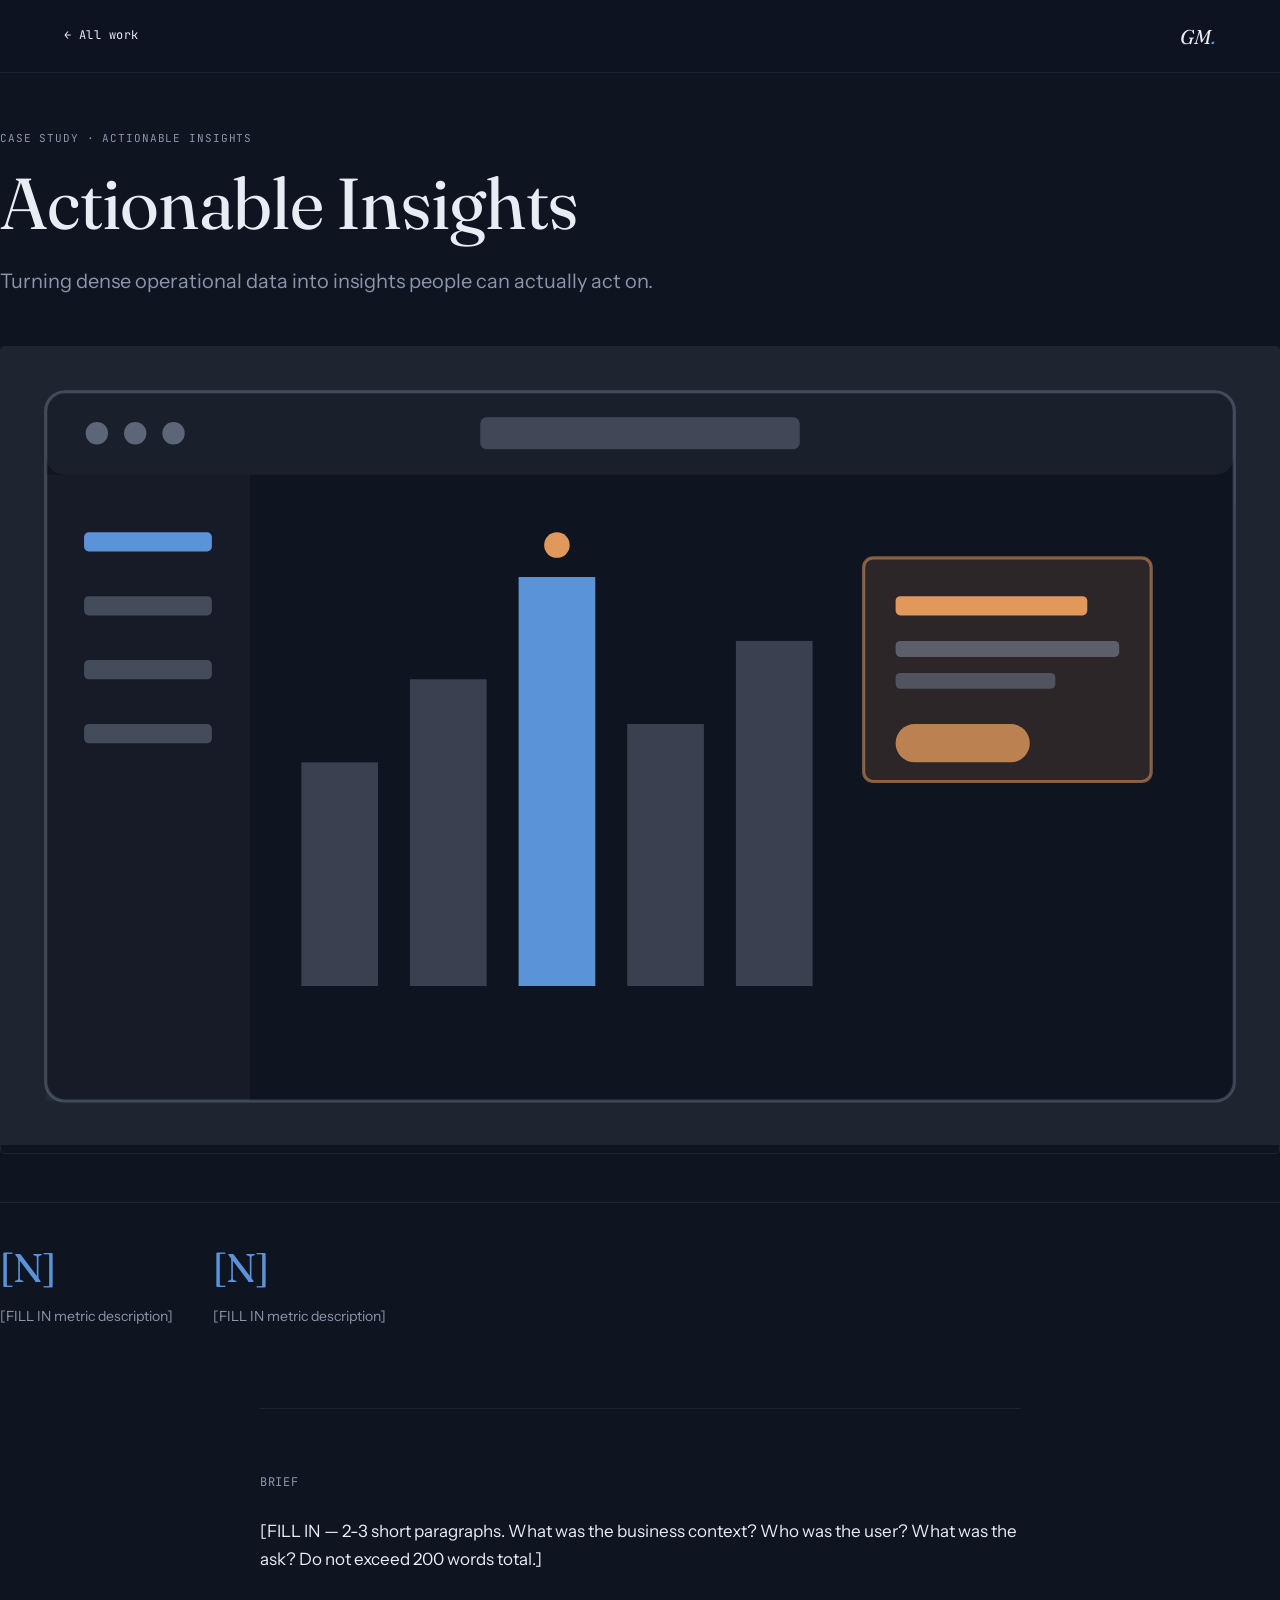
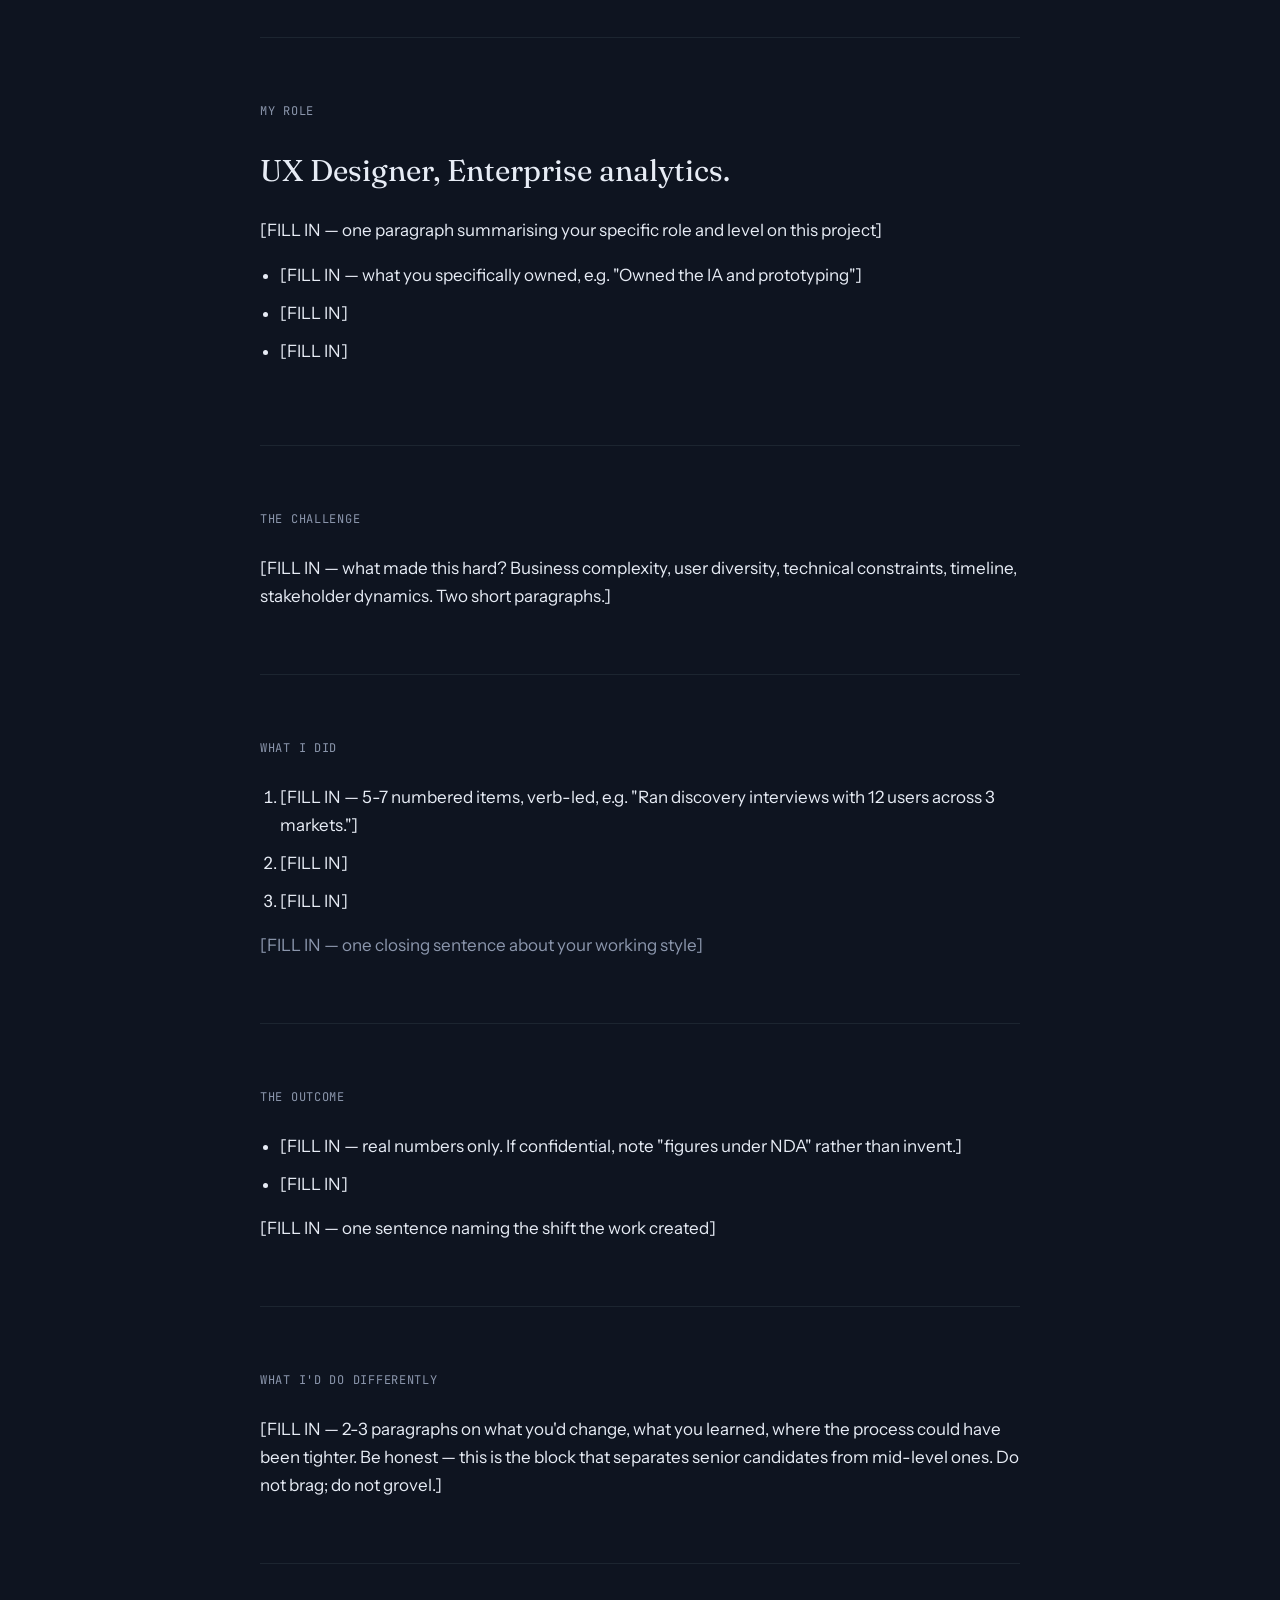
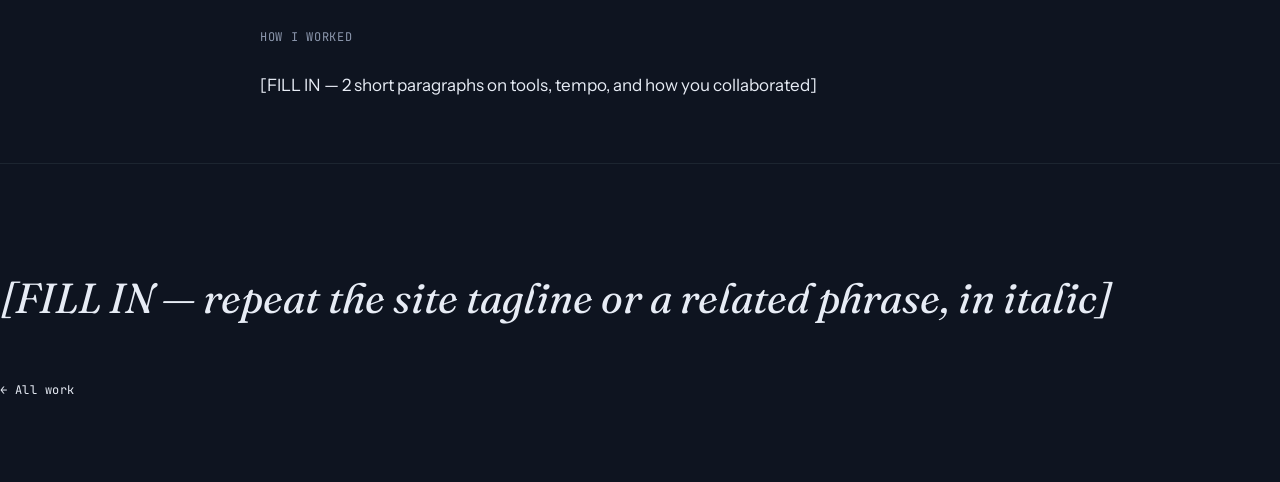
==== work/actionable-insights.html @ 3f0d262a "Adding assets and other folders" ====
<!DOCTYPE html>
<html lang="en">
<head>
<meta charset="UTF-8">
<meta name="viewport" content="width=device-width, initial-scale=1.0">
<title>Actionable Insights — Case study · Gyaneshwar Mule</title>
<link rel="preconnect" href="https://fonts.googleapis.com">
<link rel="preconnect" href="https://fonts.gstatic.com" crossorigin>
<link href="https://fonts.googleapis.com/css2?family=Fraunces:ital,opsz,wght@0,9..144,300..600;1,9..144,300..600&family=Instrument+Sans:wght@400;500&family=JetBrains+Mono:wght@400;500&display=swap" rel="stylesheet">
<link rel="stylesheet" href="../styles.css">
</head>
<body>

<nav class="site-nav scrolled">
  <div class="wrap">
    <a class="case-back" href="../index.html#work">← All work</a>
    <a href="../index.html" class="monogram">GM<span class="dot">.</span></a>
  </div>
</nav>

<header class="wrap case-hero">
  <div class="case-label label">Case study · Actionable Insights</div>
  <h1 class="case-h1">Actionable Insights</h1>
  <p class="case-deck">Turning dense operational data into insights people can actually act on.</p>

  <div class="case-hero-visual" style="margin-bottom: 48px; border-radius: 4px; overflow: hidden; border: 1px solid var(--stone);"><svg viewBox="0 0 400 250" xmlns="http://www.w3.org/2000/svg" role="img" aria-label="Abstract wireframe of an analytics dashboard with a highlighted insight card">
<rect x="0" y="0" width="400" height="250" fill="var(--stone)"/>
<rect x="14" y="14" width="372" height="222" rx="6" fill="var(--cream)" stroke="var(--fog)" stroke-opacity="0.35" stroke-width="1"/>
<rect x="14" y="14" width="372" height="26" rx="6" fill="var(--ink)" fill-opacity="0.05"/>
<circle cx="30" cy="27" r="3.5" fill="var(--fog)" fill-opacity="0.6"/>
<circle cx="42" cy="27" r="3.5" fill="var(--fog)" fill-opacity="0.6"/>
<circle cx="54" cy="27" r="3.5" fill="var(--fog)" fill-opacity="0.6"/>
<rect x="150" y="22" width="100" height="10" rx="2" fill="var(--fog)" fill-opacity="0.35"/>
<rect x="14" y="40" width="64" height="196" fill="var(--ink)" fill-opacity="0.03"/>
<rect x="26" y="58" width="40" height="6" rx="1.5" fill="var(--sage)"/>
<rect x="26" y="78" width="40" height="6" rx="1.5" fill="var(--fog)" fill-opacity="0.4"/>
<rect x="26" y="98" width="40" height="6" rx="1.5" fill="var(--fog)" fill-opacity="0.4"/>
<rect x="26" y="118" width="40" height="6" rx="1.5" fill="var(--fog)" fill-opacity="0.4"/>

<rect x="94" y="130" width="24" height="70" fill="var(--fog)" fill-opacity="0.35"/>
<rect x="128" y="104" width="24" height="96" fill="var(--fog)" fill-opacity="0.35"/>
<rect x="162" y="72" width="24" height="128" fill="var(--sage)"/>
<rect x="196" y="118" width="24" height="82" fill="var(--fog)" fill-opacity="0.35"/>
<rect x="230" y="92" width="24" height="108" fill="var(--fog)" fill-opacity="0.35"/>
<circle cx="174" cy="62" r="4" fill="var(--clay)"/>
<rect x="270" y="66" width="90" height="70" rx="3" fill="var(--clay)" fill-opacity="0.14" stroke="var(--clay)" stroke-opacity="0.55"/>
<rect x="280" y="78" width="60" height="6" rx="1.5" fill="var(--clay)"/>
<rect x="280" y="92" width="70" height="5" rx="1.5" fill="var(--fog)" fill-opacity="0.5"/>
<rect x="280" y="102" width="50" height="5" rx="1.5" fill="var(--fog)" fill-opacity="0.4"/>
<rect x="280" y="118" width="42" height="12" rx="6" fill="var(--clay)" fill-opacity="0.8"/>

</svg></div>

  <!-- Metric strip: only include if you have REAL metrics. Delete this block entirely if not. -->
  <div class="metric-strip">
    <div class="metric-block">
      <div class="metric-number">[N]</div>
      <div class="metric-label">[FILL IN metric description]</div>
    </div>
    <div class="metric-block">
      <div class="metric-number">[N]</div>
      <div class="metric-label">[FILL IN metric description]</div>
    </div>
  </div>
</header>

<section class="wrap case-block">
  <h3>Brief</h3>
  <p>[FILL IN — 2-3 short paragraphs. What was the business context? Who was the user? What was the ask? Do not exceed 200 words total.]</p>
</section>

<section class="wrap case-block">
  <h3>My role</h3>
  <p class="case-block-title">UX Designer, Enterprise analytics.</p>
  <p>[FILL IN — one paragraph summarising your specific role and level on this project]</p>
  <ul>
    <li>[FILL IN — what you specifically owned, e.g. "Owned the IA and prototyping"]</li>
    <li>[FILL IN]</li>
    <li>[FILL IN]</li>
  </ul>
</section>

<section class="wrap case-block">
  <h3>The challenge</h3>
  <p>[FILL IN — what made this hard? Business complexity, user diversity, technical constraints, timeline, stakeholder dynamics. Two short paragraphs.]</p>
</section>

<section class="wrap case-block">
  <h3>What I did</h3>
  <ol>
    <li>[FILL IN — 5-7 numbered items, verb-led, e.g. "Ran discovery interviews with 12 users across 3 markets."]</li>
    <li>[FILL IN]</li>
    <li>[FILL IN]</li>
  </ol>
  <p class="fog">[FILL IN — one closing sentence about your working style]</p>
</section>

<section class="wrap case-block">
  <h3>The outcome</h3>
  <ul>
    <li>[FILL IN — real numbers only. If confidential, note "figures under NDA" rather than invent.]</li>
    <li>[FILL IN]</li>
  </ul>
  <p>[FILL IN — one sentence naming the shift the work created]</p>
</section>

<section class="wrap case-block">
  <h3>What I'd do differently</h3>
  <p>[FILL IN — 2-3 paragraphs on what you'd change, what you learned, where the process could have been tighter. Be honest — this is the block that separates senior candidates from mid-level ones. Do not brag; do not grovel.]</p>
</section>

<section class="wrap case-block">
  <h3>How I worked</h3>
  <p>[FILL IN — 2 short paragraphs on tools, tempo, and how you collaborated]</p>
</section>

<div class="wrap case-foot">
  <p class="case-foot-line">[FILL IN — repeat the site tagline or a related phrase, in italic]</p>
  <a class="case-back" href="../index.html#work">← All work</a>
</div>

</body>
</html>
---- styles.css ----
/* ============================================================
   Gyaneshwar Mule — portfolio stylesheet
   Design tokens per build brief §5
   ============================================================ */

:root {
  --cream: #0E1420;
  --ink: #E7ECF5;
  --sage: #5B93D9;
  --stone: #1C2530;
  --fog: #8B96AC;
  --clay: #E0985B;

  --max-width: 1280px;
  --margin: 64px;
  --gutter: 24px;
  --unit: 8px;

  --font-display: "Fraunces", serif;
  --font-body: "Instrument Sans", sans-serif;
  --font-mono: "JetBrains Mono", monospace;
}

@media (max-width: 720px) {
  :root { --margin: 24px; }
}

* { box-sizing: border-box; }

html { scroll-behavior: smooth; }

@media (prefers-reduced-motion: reduce) {
  html { scroll-behavior: auto; }
}

body {
  margin: 0;
  background: var(--cream);
  color: var(--ink);
  font-family: var(--font-body);
  font-weight: 400;
  font-size: 17px;
  line-height: 1.65;
  -webkit-font-smoothing: antialiased;
}

a { color: inherit; }

img { max-width: 100%; display: block; }

.wrap {
  max-width: var(--max-width);
  margin: 0 auto;
  padding-left: var(--margin);
  padding-right: var(--margin);
}

.grid {
  display: grid;
  grid-template-columns: repeat(12, 1fr);
  gap: var(--gutter);
}

section { position: relative; }

/* ---------- Type ---------- */

h1, h2, h3, .display {
  font-family: var(--font-display);
  font-weight: 400;
  margin: 0;
  color: var(--ink);
}

.hero-headline {
  font-size: clamp(56px, 8vw, 104px);
  line-height: 0.98;
  letter-spacing: -0.02em;
  font-optical-sizing: auto;
  font-variation-settings: "opsz" 144;
}

.section-head {
  font-size: clamp(32px, 4vw, 48px);
  line-height: 1.05;
  letter-spacing: -0.01em;
  font-variation-settings: "opsz" 72;
}

em, .italic { font-style: italic; }

.label {
  font-family: var(--font-mono);
  font-size: 11px;
  letter-spacing: 0.08em;
  text-transform: uppercase;
  color: var(--fog);
}

.eyebrow {
  font-family: var(--font-mono);
  font-size: 11px;
  letter-spacing: 0.08em;
  color: var(--fog);
}

p { margin: 0 0 1em; }
p:last-child { margin-bottom: 0; }

.fog { color: var(--fog); }
.sage-text { color: var(--sage); }

/* ---------- Nav ---------- */

.site-nav {
  position: sticky;
  top: 0;
  z-index: 40;
  background: rgba(14, 20, 32, 0.88);
  backdrop-filter: blur(6px);
  border-bottom: 1px solid transparent;
  transition: border-color 200ms ease;
}
.site-nav.scrolled { border-bottom-color: var(--stone); }

.site-nav .wrap {
  display: flex;
  align-items: center;
  justify-content: space-between;
  height: 72px;
}

.monogram {
  font-family: var(--font-display);
  font-style: italic;
  font-size: 20px;
  text-decoration: none;
}
.monogram .dot { color: var(--sage); }

.nav-links {
  display: flex;
  align-items: center;
  gap: 32px;
  list-style: none;
  margin: 0;
  padding: 0;
}

.nav-links a {
  font-size: 13px;
  letter-spacing: 0.04em;
  text-decoration: none;
  position: relative;
  padding-bottom: 2px;
}

.nav-links a:not(.pill)::after {
  content: "";
  position: absolute;
  left: 0;
  bottom: -2px;
  width: 0;
  height: 1px;
  background: var(--sage);
  transition: width 200ms ease;
}
.nav-links a:not(.pill):hover::after { width: 100%; }

.pill {
  border: 1px solid var(--ink);
  border-radius: 999px;
  padding: 8px 18px;
  font-family: var(--font-mono);
  font-size: 12px;
  letter-spacing: 0.04em;
  transition: background 200ms ease, color 200ms ease;
}
.pill:hover { background: var(--ink); color: var(--cream); }

.nav-toggle { display: none; }

@media (max-width: 720px) {
  .nav-links:not(.pill-only) { display: none; }
  .nav-toggle { display: block; }
}

/* ---------- Hero ---------- */

.hero {
  min-height: 100vh;
  display: flex;
  flex-direction: column;
  justify-content: center;
  padding-top: 72px;
  padding-bottom: 48px;
}

.hero-rule {
  width: 240px;
  height: 1px;
  background: var(--stone);
  margin: 32px 0;
  position: relative;
  overflow: hidden;
}
.hero-rule::after {
  content: "";
  position: absolute;
  inset: 0;
  background: var(--sage);
  transform: scaleX(0);
  transform-origin: left;
  animation: draw-rule 700ms 300ms ease-out forwards;
}
@media (prefers-reduced-motion: reduce) {
  .hero-rule::after { animation: none; transform: scaleX(1); }
}

@keyframes draw-rule {
  to { transform: scaleX(1); }
}

.hero-meta { font-size: 17px; line-height: 1.6; }
.hero-meta .name { font-family: var(--font-display); font-size: 22px; }
.hero-meta .role { color: var(--fog); margin-top: 2px; }
.hero-meta .tagline { font-style: italic; margin-top: 10px; color: var(--ink); }

.marquee {
  margin-top: auto;
  padding-top: 56px;
  overflow: hidden;
  border-top: 1px solid var(--stone);
}
.marquee-track {
  display: flex;
  gap: 40px;
  white-space: nowrap;
  animation: marquee 28s linear infinite;
  width: max-content;
}
@media (prefers-reduced-motion: reduce) {
  .marquee-track { animation: none; }
}
@keyframes marquee {
  from { transform: translateX(0); }
  to { transform: translateX(-50%); }
}
.marquee-track span {
  font-family: var(--font-mono);
  font-size: 12px;
  letter-spacing: 0.06em;
  color: var(--fog);
}

/* ---------- Reveal on scroll ---------- */

.reveal {
  opacity: 0;
  transform: translateY(20px);
  transition: opacity 400ms ease-out, transform 400ms ease-out;
}
.reveal.is-visible { opacity: 1; transform: translateY(0); }
@media (prefers-reduced-motion: reduce) {
  .reveal { transform: none; transition: opacity 400ms ease-out; }
}

/* ---------- Section spacing ---------- */

.section-pad { padding: 120px 0; }
@media (max-width: 720px) {
  .section-pad { padding: 72px 0; }
}

.section-number {
  font-family: var(--font-mono);
  font-size: 11px;
  letter-spacing: 0.08em;
  color: var(--fog);
  margin-bottom: 16px;
  display: block;
}

/* ---------- Section 02: The shift ---------- */

.shift-grid {
  grid-template-columns: 5fr 6fr;
}
@media (max-width: 900px) {
  .shift-grid { grid-template-columns: 1fr; }
}
.shift-copy {
  font-family: var(--font-display);
  font-style: italic;
  font-size: 24px;
  line-height: 1.4;
}
.shift-list { border-top: 1px solid var(--stone); }
.shift-row {
  display: flex;
  align-items: center;
  gap: 20px;
  padding: 18px 0;
  border-bottom: 1px solid var(--stone);
}
.shift-row .from { color: var(--fog); flex: 1; text-align: right; }
.shift-row .arrow { color: var(--sage); font-family: var(--font-mono); }
.shift-row .to { color: var(--ink); flex: 1; }

/* ---------- Section 03: The arc ---------- */

.timeline {
  position: relative;
  margin: 64px 0 48px;
  padding-top: 8px;
}
.timeline-line {
  position: absolute;
  top: 40px;
  left: 0;
  right: 0;
  height: 1px;
  background: var(--sage);
}
.timeline-stops {
  display: flex;
  justify-content: space-between;
  position: relative;
  flex-wrap: wrap;
  gap: 32px 0;
}
.timeline-stop {
  display: flex;
  flex-direction: column;
  align-items: center;
  text-align: center;
  width: 24%;
  min-width: 140px;
}
.timeline-role {
  font-size: 14px;
  margin-bottom: 24px;
}
.timeline-role .title { display: block; color: var(--fog); font-size: 13px; }
.timeline-dot {
  width: 10px;
  height: 10px;
  border-radius: 50%;
  background: var(--sage);
  border: 3px solid var(--cream);
  outline: 1px solid var(--sage);
  z-index: 1;
}
.timeline-year {
  font-family: var(--font-mono);
  font-size: 12px;
  color: var(--fog);
  margin-top: 20px;
}
.timeline-company { font-size: 14px; margin-top: 4px; }

.arc-line {
  font-family: var(--font-display);
  font-size: clamp(28px, 3.5vw, 40px);
  margin: 56px 0 24px;
}

/* ---------- Section 04: Thinking ---------- */

.thinking-pov {
  font-family: var(--font-display);
  font-style: italic;
  font-size: 22px;
  margin: 24px 0 48px;
  color: var(--ink);
}

.article-row {
  display: grid;
  grid-template-columns: 60px 1fr auto;
  align-items: center;
  gap: 16px;
  padding: 22px 0;
  border-bottom: 1px solid var(--stone);
  text-decoration: none;
}
.article-row:first-of-type { border-top: 1px solid var(--stone); }
.article-num { font-family: var(--font-mono); font-size: 13px; color: var(--fog); }
.article-title {
  font-family: var(--font-display);
  font-size: 22px;
  position: relative;
  width: fit-content;
}
.article-title::after {
  content: "";
  position: absolute;
  left: 0;
  bottom: -4px;
  width: 0;
  height: 1px;
  background: var(--sage);
  transition: width 200ms ease;
}
.article-row:hover .article-title::after { width: 100%; }
.article-tag {
  font-family: var(--font-mono);
  font-size: 11px;
  letter-spacing: 0.06em;
  color: var(--fog);
}
.more-writing {
  margin-top: 24px;
  font-size: 15px;
  color: var(--fog);
  text-decoration: none;
}
.more-writing:hover { color: var(--sage); }

/* ---------- Section 05: Capabilities ---------- */

.cap-head {
  font-family: var(--font-display);
  font-size: clamp(28px, 3.5vw, 40px);
  margin-bottom: 48px;
}
.cap-grid {
  grid-template-columns: 1fr 1fr;
  row-gap: 48px;
}
@media (max-width: 720px) {
  .cap-grid { grid-template-columns: 1fr; }
}
.cap-block { grid-column: span 6; }
@media (max-width: 720px) {
  .cap-block { grid-column: span 12; }
}
.cap-num {
  font-family: var(--font-mono);
  font-size: 13px;
  color: var(--fog);
  display: block;
  margin-bottom: 12px;
}
.cap-title {
  font-family: var(--font-display);
  font-size: 24px;
  margin-bottom: 10px;
}
.cap-proof { color: var(--fog); font-size: 15px; max-width: 42ch; }

/* ---------- Section 06: Toolkit ---------- */

.toolkit-head {
  font-family: var(--font-mono);
  font-size: 13px;
  letter-spacing: 0.03em;
  color: var(--fog);
  margin-bottom: 40px;
}
.toolkit-row {
  display: grid;
  grid-template-columns: 260px 1fr;
  gap: 24px;
  padding: 22px 0;
  border-bottom: 1px solid var(--stone);
}
.toolkit-row:first-of-type { border-top: 1px solid var(--stone); }
@media (max-width: 640px) {
  .toolkit-row { grid-template-columns: 1fr; gap: 6px; }
}
.toolkit-phase {
  font-family: var(--font-display);
  font-size: 20px;
}
.toolkit-tools {
  font-size: 15px;
  color: var(--ink);
}

/* ---------- Section 07: Selected work ---------- */

.work-head-row {
  display: flex;
  justify-content: space-between;
  align-items: baseline;
  margin-bottom: 48px;
  flex-wrap: wrap;
  gap: 8px;
}
.work-head-row h2 { font-size: clamp(32px, 4vw, 44px); }

.work-grid {
  display: grid;
  grid-template-columns: 1fr 1fr;
  gap: 32px;
}
@media (max-width: 720px) {
  .work-grid { grid-template-columns: 1fr; }
}

.work-card {
  text-decoration: none;
  color: var(--ink);
  display: block;
}
.work-thumb {
  aspect-ratio: 16 / 10;
  background: var(--stone);
  border-radius: 2px;
  overflow: hidden;
  margin-bottom: 20px;
  position: relative;
}
.work-thumb svg {
  width: 100%;
  height: 100%;
  display: block;
}
.work-thumb img {
  width: 100%;
  height: 100%;
  object-fit: cover;
  object-position: top;
  display: block;
}
.work-index {
  font-family: var(--font-mono);
  font-size: 12px;
  color: var(--fog);
  display: block;
  margin-bottom: 8px;
}
.work-title {
  font-family: var(--font-display);
  font-size: 24px;
  margin-bottom: 6px;
  transition: color 200ms ease;
}
.work-card:hover .work-title { color: var(--sage); }
.work-desc { color: var(--fog); font-size: 15px; margin-bottom: 10px; }
.work-role {
  font-family: var(--font-mono);
  font-size: 11px;
  color: var(--ink);
  margin-bottom: 6px;
}
.work-tags {
  font-size: 12px;
  color: var(--fog);
  letter-spacing: 0.02em;
}

/* ---------- Section 08: Contact ---------- */

.contact-head { font-size: clamp(32px, 4.5vw, 48px); margin-bottom: 48px; }
.contact-lines { display: flex; flex-direction: column; gap: 14px; margin-bottom: 80px; }
.contact-lines a, .contact-lines span {
  font-size: 18px;
  text-decoration: none;
  width: fit-content;
  position: relative;
}
.contact-lines a::after {
  content: "";
  position: absolute;
  left: 0; bottom: -2px;
  width: 0; height: 1px;
  background: var(--sage);
  transition: width 200ms ease;
}
.contact-lines a:hover::after { width: 100%; }

.site-footer {
  border-top: 1px solid var(--stone);
  padding: 24px 0;
}
.site-footer .wrap {
  display: flex;
  justify-content: space-between;
  flex-wrap: wrap;
  gap: 8px;
}
.footer-copy {
  font-family: var(--font-mono);
  font-size: 11px;
  color: var(--fog);
}

/* ---------- Mobile sheet menu ---------- */

.mobile-sheet {
  position: fixed;
  inset: 0;
  background: var(--cream);
  z-index: 50;
  display: none;
  flex-direction: column;
  padding: 24px;
}
.mobile-sheet.open { display: flex; }
.mobile-sheet-top {
  display: flex;
  justify-content: space-between;
  align-items: center;
  margin-bottom: 48px;
}
.mobile-sheet a {
  font-family: var(--font-display);
  font-size: 32px;
  text-decoration: none;
  padding: 12px 0;
  border-bottom: 1px solid var(--stone);
}
.close-btn {
  background: none;
  border: none;
  font-family: var(--font-mono);
  font-size: 13px;
  cursor: pointer;
  color: var(--ink);
}

/* ---------- Case study template ---------- */

.case-back {
  font-family: var(--font-mono);
  font-size: 12px;
  letter-spacing: 0.04em;
  text-decoration: none;
  display: inline-flex;
  align-items: center;
  gap: 6px;
}
.case-back:hover { color: var(--sage); }

.case-hero { padding: 56px 0 80px; }
.case-label { margin-bottom: 20px; }
.case-h1 {
  font-family: var(--font-display);
  font-size: clamp(40px, 6vw, 72px);
  line-height: 1.02;
  letter-spacing: -0.01em;
  margin-bottom: 24px;
}
.case-deck {
  font-size: 20px;
  color: var(--fog);
  max-width: 60ch;
  margin-bottom: 48px;
}

.metric-strip {
  display: flex;
  flex-wrap: wrap;
  gap: 40px;
  border-top: 1px solid var(--stone);
  padding-top: 32px;
}
.metric-block { min-width: 140px; }
.metric-number {
  font-family: var(--font-display);
  font-size: 40px;
  color: var(--sage);
}
.metric-label { font-size: 14px; color: var(--fog); margin-top: 4px; }

.case-block {
  padding: 64px 0;
  border-top: 1px solid var(--stone);
  max-width: 760px;
}
.case-block h3 {
  font-family: var(--font-mono);
  font-size: 12px;
  letter-spacing: 0.06em;
  text-transform: uppercase;
  color: var(--fog);
  margin-bottom: 24px;
}
.case-block-title {
  font-family: var(--font-display);
  font-size: 30px;
  margin-bottom: 20px;
}
.case-block ol, .case-block ul {
  padding-left: 20px;
  margin: 16px 0;
}
.case-block li { margin-bottom: 10px; }
.case-note {
  font-family: var(--font-mono);
  font-size: 12px;
  color: var(--fog);
  margin-top: 16px;
}

.case-gallery {
  display: grid;
  grid-template-columns: 1fr 1fr;
  gap: 24px;
  margin-top: 32px;
}
@media (max-width: 720px) {
  .case-gallery { grid-template-columns: 1fr; }
}
.case-gallery figure {
  margin: 0;
}
.case-gallery img {
  width: 100%;
  display: block;
  border-radius: 4px;
  border: 1px solid var(--stone);
}
.case-gallery figcaption {
  font-family: var(--font-mono);
  font-size: 12px;
  color: var(--fog);
  margin-top: 10px;
}

.case-foot {
  padding: 100px 0 80px;
  border-top: 1px solid var(--stone);
}
.case-foot-line {
  font-family: var(--font-display);
  font-style: italic;
  font-size: clamp(28px, 4vw, 42px);
  margin-bottom: 40px;
}
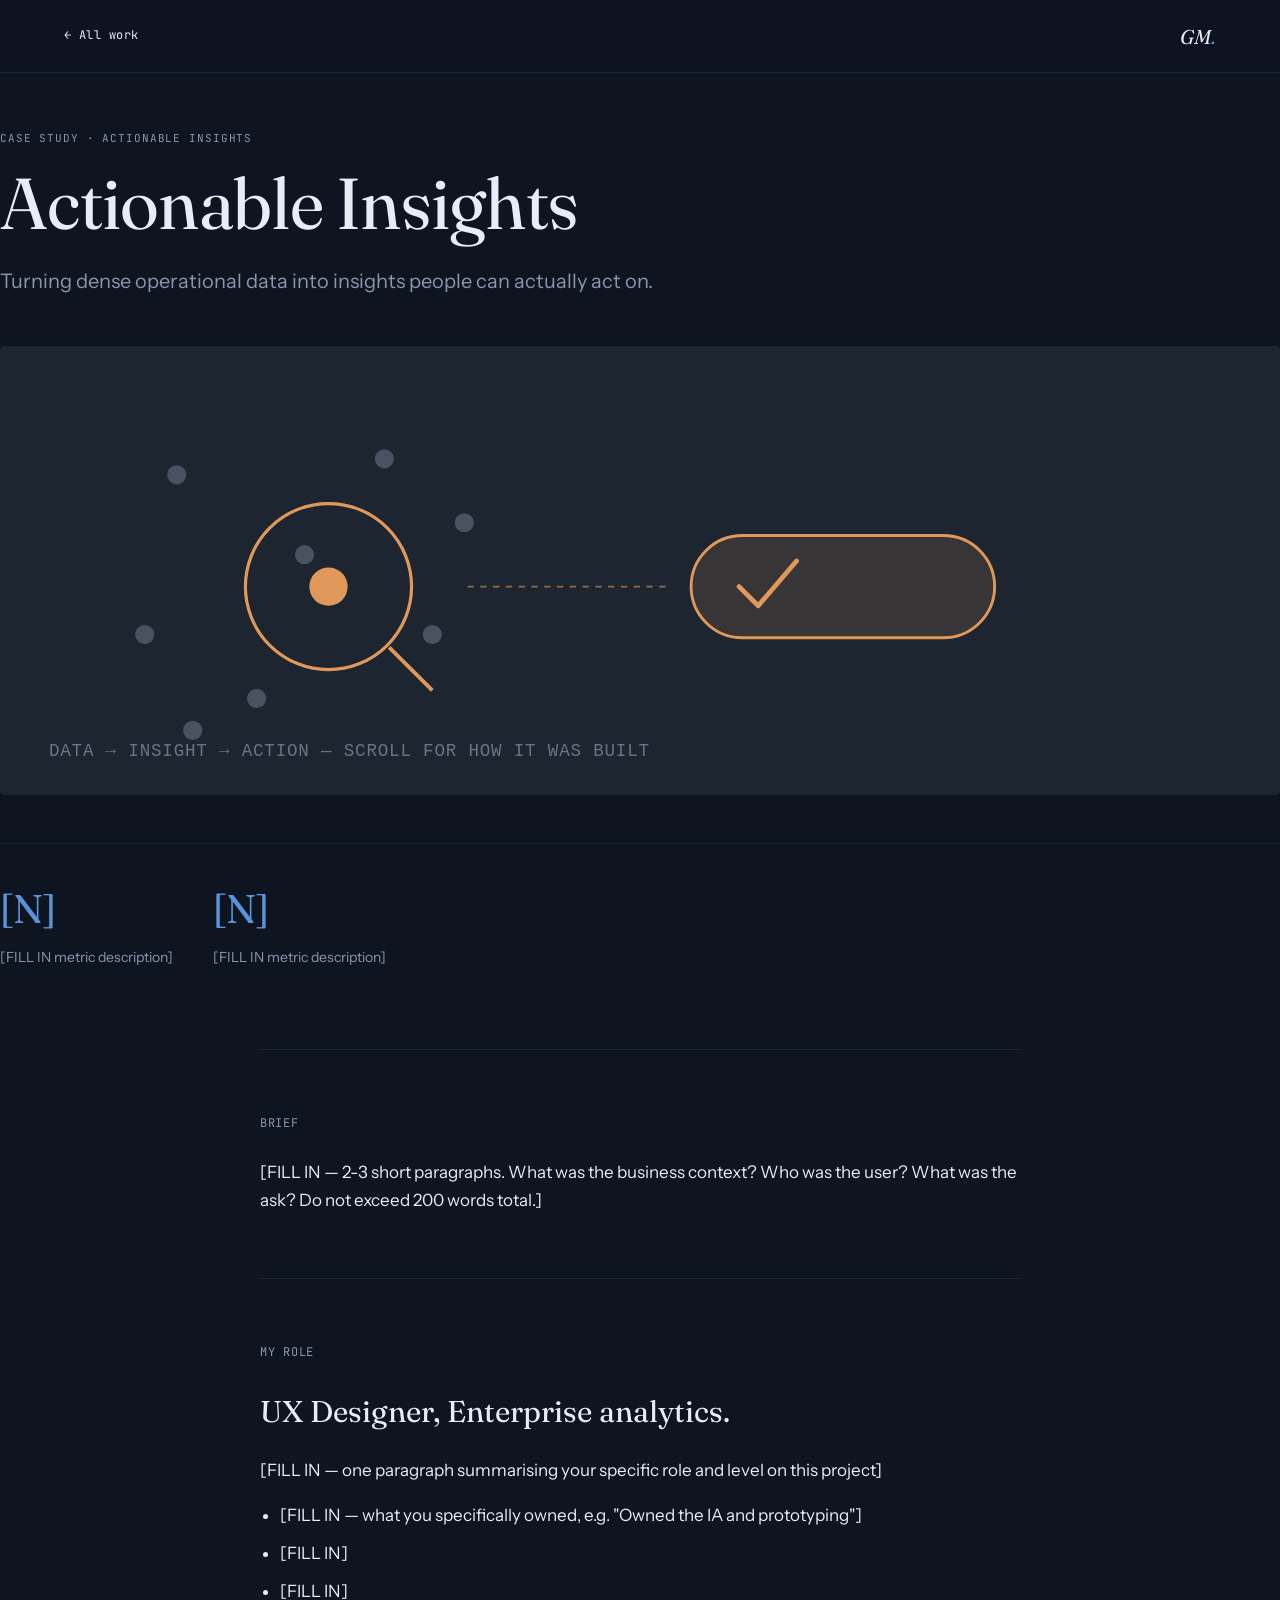
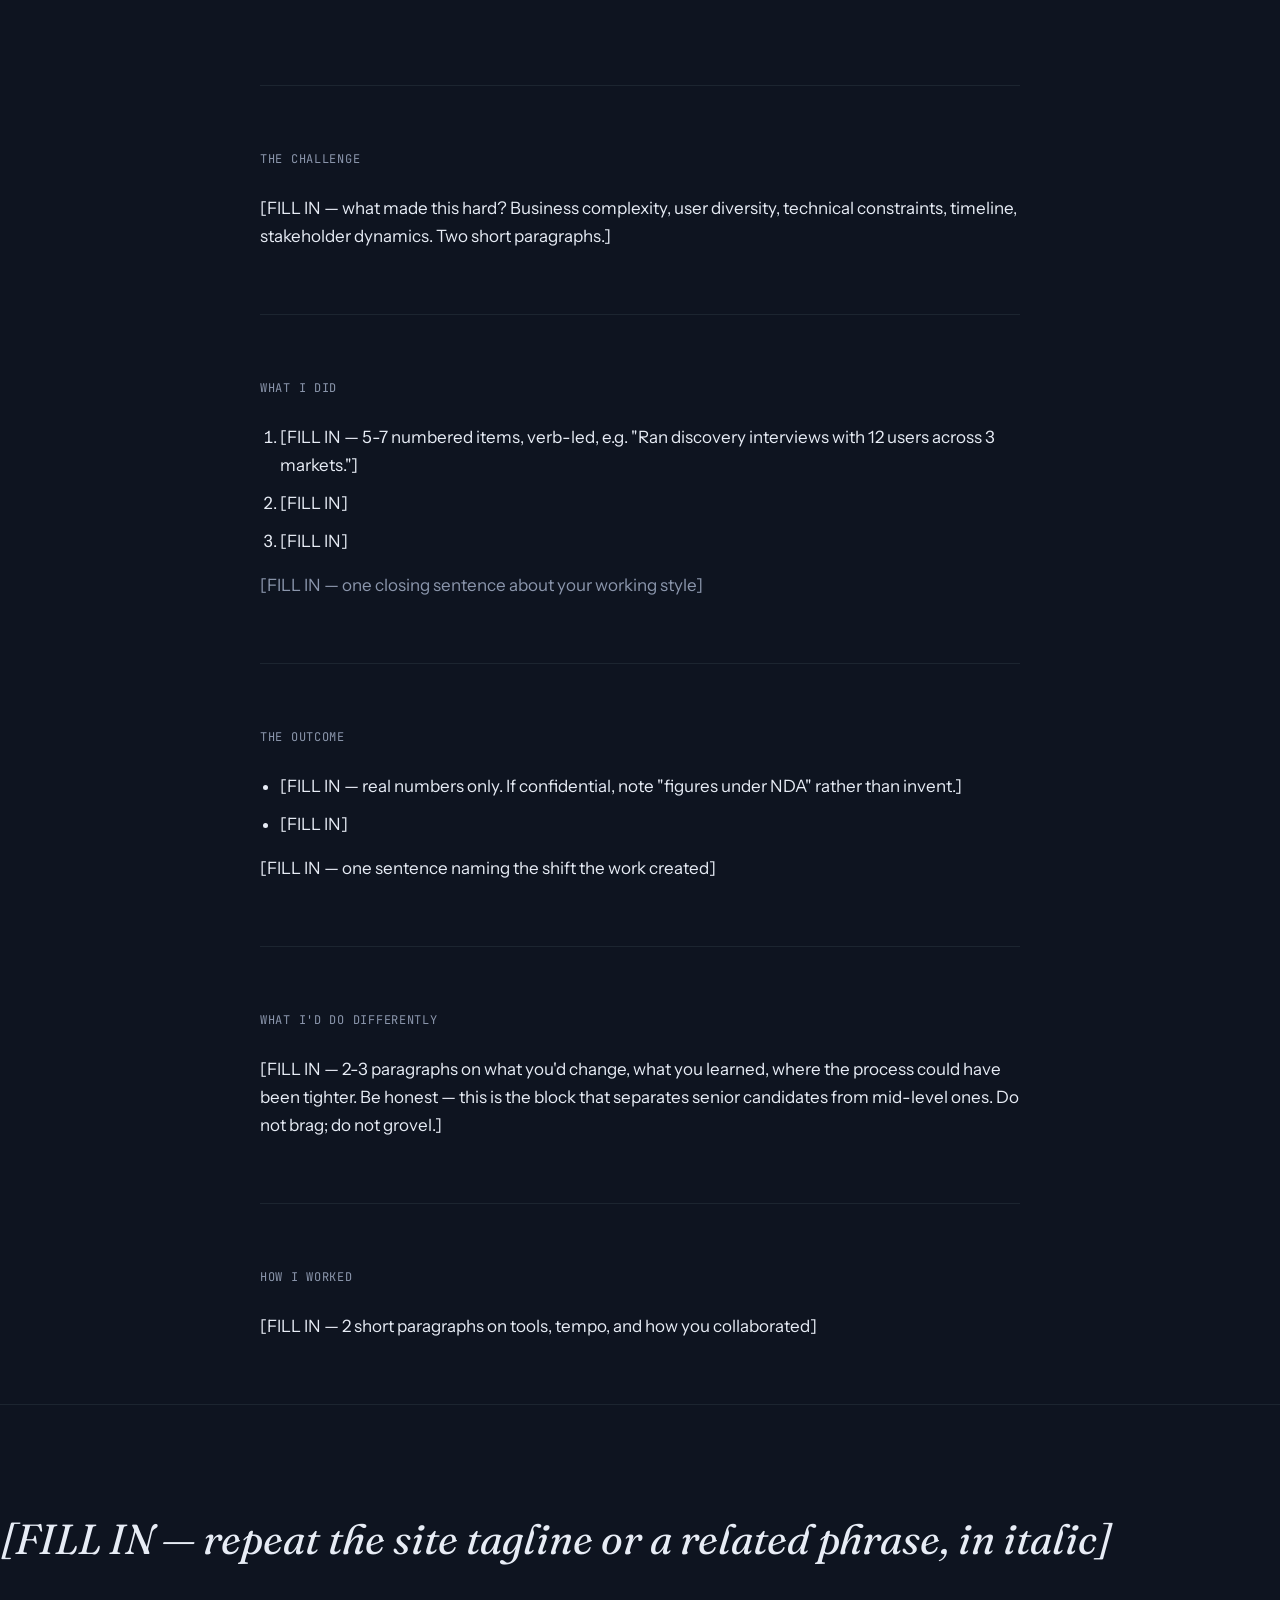
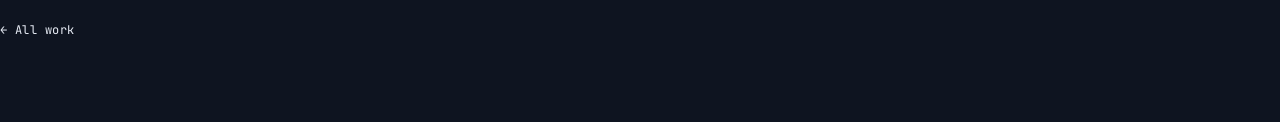
==== commit d4a6081f: "Uploaded all supporting images Images were not uploaded properly so uploading it again by dragging a" ====
--- a/work/actionable-insights.html
+++ b/work/actionable-insights.html
@@ -3,11 +3,66 @@
 <head>
 <meta charset="UTF-8">
 <meta name="viewport" content="width=device-width, initial-scale=1.0">
-<title>Actionable Insights — Case study · Gyaneshwar Mule</title>
+<title>Actionable Insights | UX Case Study · Gyaneshwar Mule</title>
+<meta name="description" content="Turning dense operational data into insights people can actually act on.">
+<meta name="author" content="Gyaneshwar Mule">
+<meta name="robots" content="index, follow">
+<link rel="canonical" href="https://www.uxgyan.com/work/actionable-insights.html">
+
+<!-- Open Graph -->
+<meta property="og:type" content="article">
+<meta property="og:site_name" content="UX Gyan">
+<meta property="og:title" content="Actionable Insights | UX Case Study · Gyaneshwar Mule">
+<meta property="og:description" content="Turning dense operational data into insights people can actually act on.">
+<meta property="og:url" content="https://www.uxgyan.com/work/actionable-insights.html">
+<meta property="og:image" content="https://www.uxgyan.com/assets/seo/og-default.png">
+<meta property="og:image:width" content="1200">
+<meta property="og:image:height" content="630">
+<meta property="og:locale" content="en_IN">
+
+<!-- Twitter -->
+<meta name="twitter:card" content="summary_large_image">
+<meta name="twitter:title" content="Actionable Insights | UX Case Study · Gyaneshwar Mule">
+<meta name="twitter:description" content="Turning dense operational data into insights people can actually act on.">
+<meta name="twitter:image" content="https://www.uxgyan.com/assets/seo/og-default.png">
+
+<link rel="icon" href="/assets/seo/favicon.ico" sizes="any">
+<link rel="icon" type="image/png" sizes="32x32" href="/assets/seo/favicon-32.png">
+<link rel="icon" type="image/png" sizes="192x192" href="/assets/seo/favicon-192.png">
+<link rel="apple-touch-icon" href="/assets/seo/apple-touch-icon.png">
+
 <link rel="preconnect" href="https://fonts.googleapis.com">
 <link rel="preconnect" href="https://fonts.gstatic.com" crossorigin>
 <link href="https://fonts.googleapis.com/css2?family=Fraunces:ital,opsz,wght@0,9..144,300..600;1,9..144,300..600&family=Instrument+Sans:wght@400;500&family=JetBrains+Mono:wght@400;500&display=swap" rel="stylesheet">
 <link rel="stylesheet" href="../styles.css">
+
+<script type="application/ld+json">
+{
+  "@context": "https://schema.org",
+  "@type": "CreativeWork",
+  "name": "Actionable Insights",
+  "headline": "Actionable Insights",
+  "description": "Turning dense operational data into insights people can actually act on.",
+  "url": "https://www.uxgyan.com/work/actionable-insights.html",
+  "image": "https://www.uxgyan.com/assets/seo/og-default.png",
+  "author": {
+    "@type": "Person",
+    "name": "Gyaneshwar Mule",
+    "url": "https://www.uxgyan.com/"
+  }
+}
+</script>
+<script type="application/ld+json">
+{
+  "@context": "https://schema.org",
+  "@type": "BreadcrumbList",
+  "itemListElement": [
+    { "@type": "ListItem", "position": 1, "name": "Home", "item": "https://www.uxgyan.com/" },
+    { "@type": "ListItem", "position": 2, "name": "Work", "item": "https://www.uxgyan.com/#work" },
+    { "@type": "ListItem", "position": 3, "name": "Actionable Insights", "item": "https://www.uxgyan.com/work/actionable-insights.html" }
+  ]
+}
+</script>
 </head>
 <body>
 
@@ -23,33 +78,27 @@
   <h1 class="case-h1">Actionable Insights</h1>
   <p class="case-deck">Turning dense operational data into insights people can actually act on.</p>
 
-  <div class="case-hero-visual" style="margin-bottom: 48px; border-radius: 4px; overflow: hidden; border: 1px solid var(--stone);"><svg viewBox="0 0 400 250" xmlns="http://www.w3.org/2000/svg" role="img" aria-label="Abstract wireframe of an analytics dashboard with a highlighted insight card">
-<rect x="0" y="0" width="400" height="250" fill="var(--stone)"/>
-<rect x="14" y="14" width="372" height="222" rx="6" fill="var(--cream)" stroke="var(--fog)" stroke-opacity="0.35" stroke-width="1"/>
-<rect x="14" y="14" width="372" height="26" rx="6" fill="var(--ink)" fill-opacity="0.05"/>
-<circle cx="30" cy="27" r="3.5" fill="var(--fog)" fill-opacity="0.6"/>
-<circle cx="42" cy="27" r="3.5" fill="var(--fog)" fill-opacity="0.6"/>
-<circle cx="54" cy="27" r="3.5" fill="var(--fog)" fill-opacity="0.6"/>
-<rect x="150" y="22" width="100" height="10" rx="2" fill="var(--fog)" fill-opacity="0.35"/>
-<rect x="14" y="40" width="64" height="196" fill="var(--ink)" fill-opacity="0.03"/>
-<rect x="26" y="58" width="40" height="6" rx="1.5" fill="var(--sage)"/>
-<rect x="26" y="78" width="40" height="6" rx="1.5" fill="var(--fog)" fill-opacity="0.4"/>
-<rect x="26" y="98" width="40" height="6" rx="1.5" fill="var(--fog)" fill-opacity="0.4"/>
-<rect x="26" y="118" width="40" height="6" rx="1.5" fill="var(--fog)" fill-opacity="0.4"/>
-
-<rect x="94" y="130" width="24" height="70" fill="var(--fog)" fill-opacity="0.35"/>
-<rect x="128" y="104" width="24" height="96" fill="var(--fog)" fill-opacity="0.35"/>
-<rect x="162" y="72" width="24" height="128" fill="var(--sage)"/>
-<rect x="196" y="118" width="24" height="82" fill="var(--fog)" fill-opacity="0.35"/>
-<rect x="230" y="92" width="24" height="108" fill="var(--fog)" fill-opacity="0.35"/>
-<circle cx="174" cy="62" r="4" fill="var(--clay)"/>
-<rect x="270" y="66" width="90" height="70" rx="3" fill="var(--clay)" fill-opacity="0.14" stroke="var(--clay)" stroke-opacity="0.55"/>
-<rect x="280" y="78" width="60" height="6" rx="1.5" fill="var(--clay)"/>
-<rect x="280" y="92" width="70" height="5" rx="1.5" fill="var(--fog)" fill-opacity="0.5"/>
-<rect x="280" y="102" width="50" height="5" rx="1.5" fill="var(--fog)" fill-opacity="0.4"/>
-<rect x="280" y="118" width="42" height="12" rx="6" fill="var(--clay)" fill-opacity="0.8"/>
-
-</svg></div>
+  <div class="case-hero-visual" style="margin-bottom: 48px; border-radius: 4px; overflow: hidden; border: 1px solid var(--stone);">
+    <svg viewBox="0 0 800 280" xmlns="http://www.w3.org/2000/svg" role="img" aria-label="Abstract diagram of scattered data points with one highlighted inside a spotlight, pointing to an action" style="width:100%; display:block; background:var(--stone);">
+      <g fill="var(--fog)" fill-opacity="0.4">
+        <circle cx="110" cy="80" r="6"/>
+        <circle cx="190" cy="130" r="6"/>
+        <circle cx="90" cy="180" r="6"/>
+        <circle cx="240" cy="70" r="6"/>
+        <circle cx="160" cy="220" r="6"/>
+        <circle cx="270" cy="180" r="6"/>
+        <circle cx="120" cy="240" r="6"/>
+        <circle cx="290" cy="110" r="6"/>
+      </g>
+      <circle cx="205" cy="150" r="52" fill="none" stroke="var(--clay)" stroke-width="2"/>
+      <circle cx="205" cy="150" r="12" fill="var(--clay)"/>
+      <line x1="243" y1="188" x2="270" y2="215" stroke="var(--clay)" stroke-width="2.4"/>
+      <line x1="292" y1="150" x2="420" y2="150" stroke="var(--clay)" stroke-opacity="0.6" stroke-dasharray="4 4"/>
+      <rect x="432" y="118" width="190" height="64" rx="32" fill="var(--clay)" fill-opacity="0.14" stroke="var(--clay)" stroke-width="1.8"/>
+      <path d="M462,150 l12,12 l24,-28" fill="none" stroke="var(--clay)" stroke-width="3" stroke-linecap="round" stroke-linejoin="round"/>
+      <text x="30" y="256" font-family="monospace" font-size="11" letter-spacing="0.5" fill="var(--fog)" fill-opacity="0.7">DATA → INSIGHT → ACTION — SCROLL FOR HOW IT WAS BUILT</text>
+    </svg>
+  </div>
 
   <!-- Metric strip: only include if you have REAL metrics. Delete this block entirely if not. -->
   <div class="metric-strip">
--- a/styles.css
+++ b/styles.css
@@ -194,6 +194,53 @@
   justify-content: center;
   padding-top: 72px;
   padding-bottom: 48px;
+  position: relative;
+  overflow: hidden;
+}
+
+.hero-bg {
+  position: absolute;
+  inset: 0;
+  z-index: 0;
+  overflow: hidden;
+}
+.hero-bg img {
+  width: 100%;
+  height: 100%;
+  object-fit: cover;
+  object-position: 58% 22%;
+  opacity: 0;
+  filter: saturate(0.9);
+  animation: hero-bg-in 1400ms 200ms ease-out forwards;
+}
+@keyframes hero-bg-in {
+  from { opacity: 0; transform: scale(1.04); }
+  to { opacity: 0.6; transform: scale(1); }
+}
+@media (prefers-reduced-motion: reduce) {
+  .hero-bg img { animation: none; opacity: 0.6; transform: scale(1); }
+}
+.hero-bg-scrim {
+  position: absolute;
+  inset: 0;
+  background:
+    linear-gradient(100deg, rgba(14, 20, 32, 0.88) 0%, rgba(14, 20, 32, 0.8) 22%, rgba(14, 20, 32, 0.56) 42%, rgba(14, 20, 32, 0.26) 62%, rgba(14, 20, 32, 0.08) 82%, rgba(14, 20, 32, 0) 100%),
+    linear-gradient(to bottom, rgba(14, 20, 32, 0.1) 0%, transparent 30%, transparent 70%, var(--cream) 100%);
+}
+@media (max-width: 900px) {
+  .hero-bg img { object-position: 62% 18%; }
+  .hero-bg-scrim {
+    background:
+      linear-gradient(180deg, rgba(14, 20, 32, 0.9) 0%, rgba(14, 20, 32, 0.72) 30%, rgba(14, 20, 32, 0.45) 55%, rgba(14, 20, 32, 0.4) 72%, var(--cream) 100%);
+  }
+}
+
+.hero-body {
+  position: relative;
+  z-index: 1;
+}
+.hero-copy {
+  max-width: 680px;
 }
 
 .hero-rule {
@@ -425,15 +472,22 @@
   margin-bottom: 48px;
 }
 .cap-grid {
+  grid-template-columns: 1fr;
+  row-gap: 64px;
+}
+.cap-block {
+  grid-column: span 12;
+  display: grid;
   grid-template-columns: 1fr 1fr;
-  row-gap: 48px;
-}
+  gap: 48px;
+  align-items: center;
+  padding-bottom: 64px;
+  border-bottom: 1px solid var(--stone);
+}
+.cap-block:last-child { border-bottom: none; padding-bottom: 0; }
 @media (max-width: 720px) {
-  .cap-grid { grid-template-columns: 1fr; }
-}
-.cap-block { grid-column: span 6; }
-@media (max-width: 720px) {
-  .cap-block { grid-column: span 12; }
+  .cap-block { grid-template-columns: 1fr; gap: 24px; }
+  .cap-image { order: -1; }
 }
 .cap-num {
   font-family: var(--font-mono);
@@ -447,7 +501,16 @@
   font-size: 24px;
   margin-bottom: 10px;
 }
-.cap-proof { color: var(--fog); font-size: 15px; max-width: 42ch; }
+.cap-proof { color: var(--fog); font-size: 15px; max-width: 46ch; }
+.cap-image {
+  border: 1px solid var(--stone);
+  border-radius: 4px;
+  overflow: hidden;
+  aspect-ratio: 4 / 3;
+  background: var(--stone);
+}
+.cap-image svg { width: 100%; height: 100%; display: block; }
+.cap-image img { width: 100%; height: 100%; object-fit: cover; display: block; }
 
 /* ---------- Section 06: Toolkit ---------- */
 
@@ -554,7 +617,16 @@
 /* ---------- Section 08: Contact ---------- */
 
 .contact-head { font-size: clamp(32px, 4.5vw, 48px); margin-bottom: 48px; }
-.contact-lines { display: flex; flex-direction: column; gap: 14px; margin-bottom: 80px; }
+
+.contact-grid {
+  display: grid;
+  grid-template-columns: 1fr 1fr;
+  gap: 64px;
+  margin-bottom: 80px;
+  align-items: start;
+}
+
+.contact-lines { display: flex; flex-direction: column; gap: 14px; }
 .contact-lines a, .contact-lines span {
   font-size: 18px;
   text-decoration: none;
@@ -570,6 +642,65 @@
   transition: width 200ms ease;
 }
 .contact-lines a:hover::after { width: 100%; }
+
+.contact-form { display: flex; flex-direction: column; gap: 20px; }
+.form-hp { position: absolute; left: -9999px; width: 1px; height: 1px; opacity: 0; }
+.form-field { display: flex; flex-direction: column; gap: 8px; }
+.form-field label {
+  font-family: var(--font-mono);
+  font-size: 12px;
+  letter-spacing: 0.04em;
+  color: var(--fog);
+  text-transform: uppercase;
+}
+.form-field input,
+.form-field textarea {
+  font-family: var(--font-body);
+  font-size: 15px;
+  color: var(--ink);
+  background: var(--stone);
+  border: 1px solid var(--stone);
+  border-radius: 4px;
+  padding: 12px 14px;
+  resize: vertical;
+  transition: border-color 200ms ease;
+}
+.form-field input:focus,
+.form-field textarea:focus {
+  outline: none;
+  border-color: var(--sage);
+}
+.form-field input::placeholder,
+.form-field textarea::placeholder { color: var(--fog); }
+
+.form-submit {
+  align-self: flex-start;
+  font-family: var(--font-mono);
+  font-size: 13px;
+  letter-spacing: 0.04em;
+  color: var(--cream);
+  background: var(--sage);
+  border: 1px solid var(--sage);
+  border-radius: 999px;
+  padding: 12px 24px;
+  cursor: pointer;
+  transition: background 200ms ease, color 200ms ease, opacity 200ms ease;
+}
+.form-submit:hover { background: transparent; color: var(--sage); }
+.form-submit:disabled { opacity: 0.5; cursor: default; }
+
+.form-status {
+  font-family: var(--font-mono);
+  font-size: 13px;
+  min-height: 18px;
+  color: var(--fog);
+}
+.form-status.is-success { color: var(--sage); }
+.form-status.is-error { color: var(--clay); }
+
+@media (max-width: 800px) {
+  .contact-grid { grid-template-columns: 1fr; gap: 40px; }
+}
 
 .site-footer {
   border-top: 1px solid var(--stone);
@@ -712,12 +843,125 @@
   display: block;
   border-radius: 4px;
   border: 1px solid var(--stone);
+  cursor: zoom-in;
+  transition: border-color 0.2s ease, opacity 0.2s ease;
+}
+.case-gallery img:hover {
+  border-color: var(--sage);
+  opacity: 0.92;
 }
 .case-gallery figcaption {
   font-family: var(--font-mono);
   font-size: 12px;
   color: var(--fog);
   margin-top: 10px;
+}
+
+/* Gallery variant: full-width research wall / grid images that read better tall than half-width */
+.case-gallery.case-gallery-wide {
+  grid-template-columns: 1fr;
+}
+
+/* ---------- Lightbox ---------- */
+.lightbox {
+  position: fixed;
+  inset: 0;
+  z-index: 500;
+  display: none;
+  background: rgba(5, 8, 14, 0.94);
+  padding: 24px;
+}
+.lightbox.is-open {
+  display: flex;
+  flex-direction: column;
+}
+.lightbox-bar {
+  display: flex;
+  align-items: center;
+  justify-content: space-between;
+  flex: 0 0 auto;
+  padding: 4px 4px 16px;
+  font-family: var(--font-mono);
+  font-size: 12px;
+  color: var(--fog);
+}
+.lightbox-count {
+  letter-spacing: 0.04em;
+}
+.lightbox-close {
+  appearance: none;
+  background: none;
+  border: 1px solid var(--stone);
+  color: var(--ink);
+  width: 36px;
+  height: 36px;
+  border-radius: 4px;
+  font-size: 18px;
+  line-height: 1;
+  cursor: pointer;
+  transition: border-color 0.2s ease, color 0.2s ease;
+}
+.lightbox-close:hover {
+  border-color: var(--sage);
+  color: var(--sage);
+}
+.lightbox-stage {
+  position: relative;
+  flex: 1 1 auto;
+  display: flex;
+  align-items: center;
+  justify-content: center;
+  min-height: 0;
+  gap: 12px;
+}
+.lightbox-stage img {
+  max-width: 100%;
+  max-height: 100%;
+  object-fit: contain;
+  border: 1px solid var(--stone);
+  border-radius: 4px;
+  background: var(--stone);
+}
+@media (prefers-reduced-motion: no-preference) {
+  .lightbox-stage img {
+    animation: lightbox-fade 0.25s ease;
+  }
+}
+@keyframes lightbox-fade {
+  from { opacity: 0; transform: scale(0.98); }
+  to { opacity: 1; transform: scale(1); }
+}
+.lightbox-nav {
+  appearance: none;
+  background: none;
+  border: 1px solid var(--stone);
+  color: var(--ink);
+  width: 44px;
+  height: 44px;
+  flex: 0 0 auto;
+  border-radius: 4px;
+  font-size: 18px;
+  cursor: pointer;
+  transition: border-color 0.2s ease, color 0.2s ease;
+}
+.lightbox-nav:hover {
+  border-color: var(--sage);
+  color: var(--sage);
+}
+.lightbox-caption {
+  flex: 0 0 auto;
+  padding-top: 16px;
+  font-family: var(--font-mono);
+  font-size: 12px;
+  color: var(--fog);
+  text-align: center;
+  max-width: 720px;
+  margin: 0 auto;
+}
+@media (max-width: 640px) {
+  .lightbox { padding: 16px; }
+  .lightbox-stage { gap: 6px; }
+  .lightbox-nav { width: 36px; height: 36px; font-size: 15px; }
 }
 
 .case-foot {
